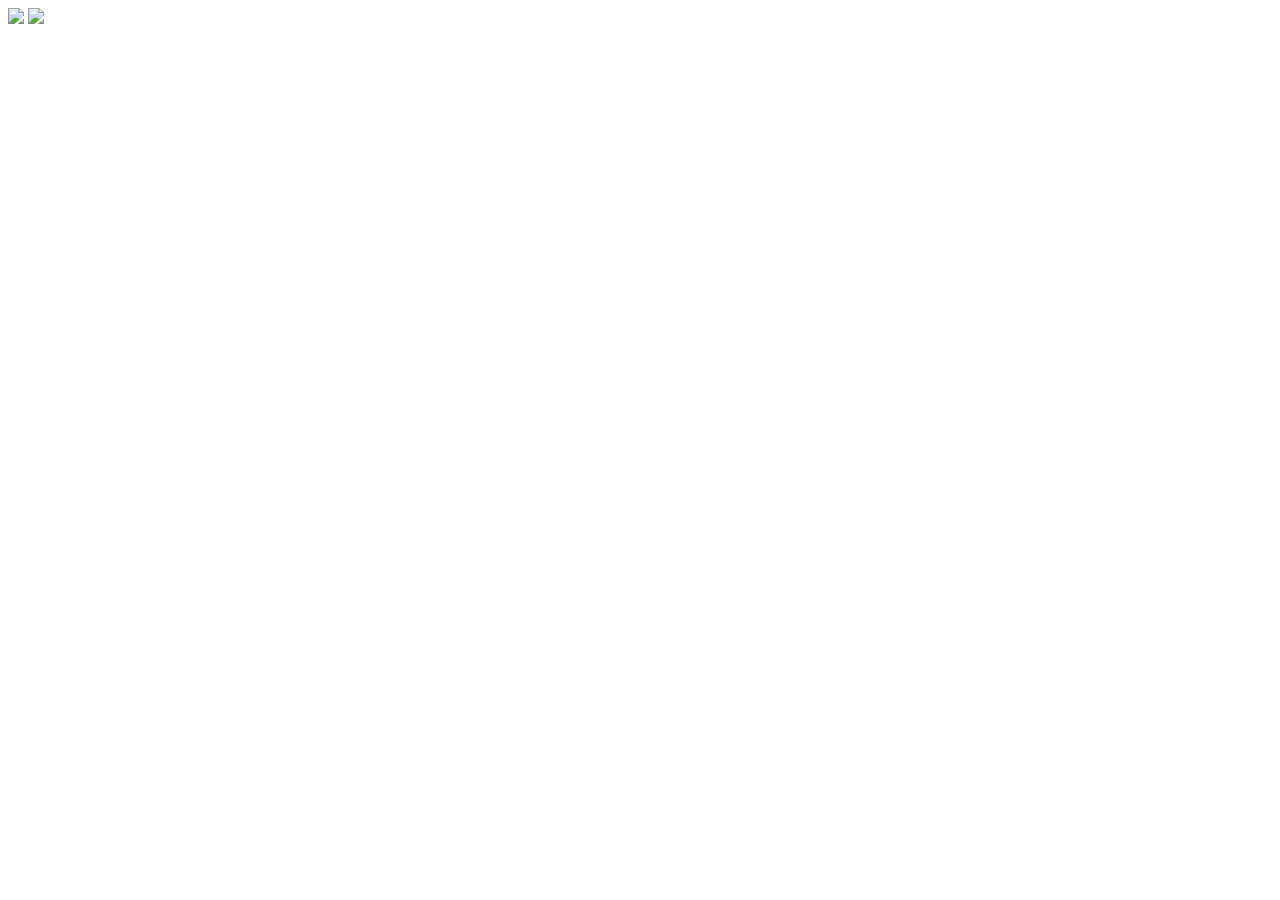
==== quantitative-assignment/index.html @ 09ab93c6 "Add files via upload" ====
<!DOCTYPE html>
<html lang="en">
<head>
    <meta charset="UTF-8">
    <meta name="viewport" content="width=device-width, initial-scale=1.0">
    <title>Works of Wildlife</title>
    <script src="https://d3js.org/d3.v7.min.js"></script>
    <link rel="stylesheet" href="/stylesheet.css">
    <link rel="preconnect" href="https://fonts.googleapis.com">
    <link rel="preconnect" href="https://fonts.gstatic.com" crossorigin>
    <link href="https://fonts.googleapis.com/css2?family=Coustard&display=swap" rel="stylesheet">
</head>
<body>
    <div id="graph">
        <img src = "/intro.svg"/>
        <img src = "/legend.svg"/>
        <div id="tooltip"></div>
    </div>
    <script src="/main4.js"></script>
</body>

</html>




<!-- <!DOCTYPE html>
<meta charset="utf-8">
<script src="https://d3js.org/d3.v7.min.js"></script>
<div id="viz_container"></div>
<style src="/stylesheet.css"></style>
<script src="/main4.js"></script>
</html> -->

<!-- 
<!DOCTYPE html>
<html lang="en">
<head>
    <meta charset="UTF-8">
    <meta name="viewport" content="width=device-width, initial-scale=1.0">
    <title>Works of Wildlife</title>
    <script src="https://d3js.org/d3.v7.min.js"></script>
</head>
<body>
    <script src="/main3.js"></script>
</body>


</html> -->
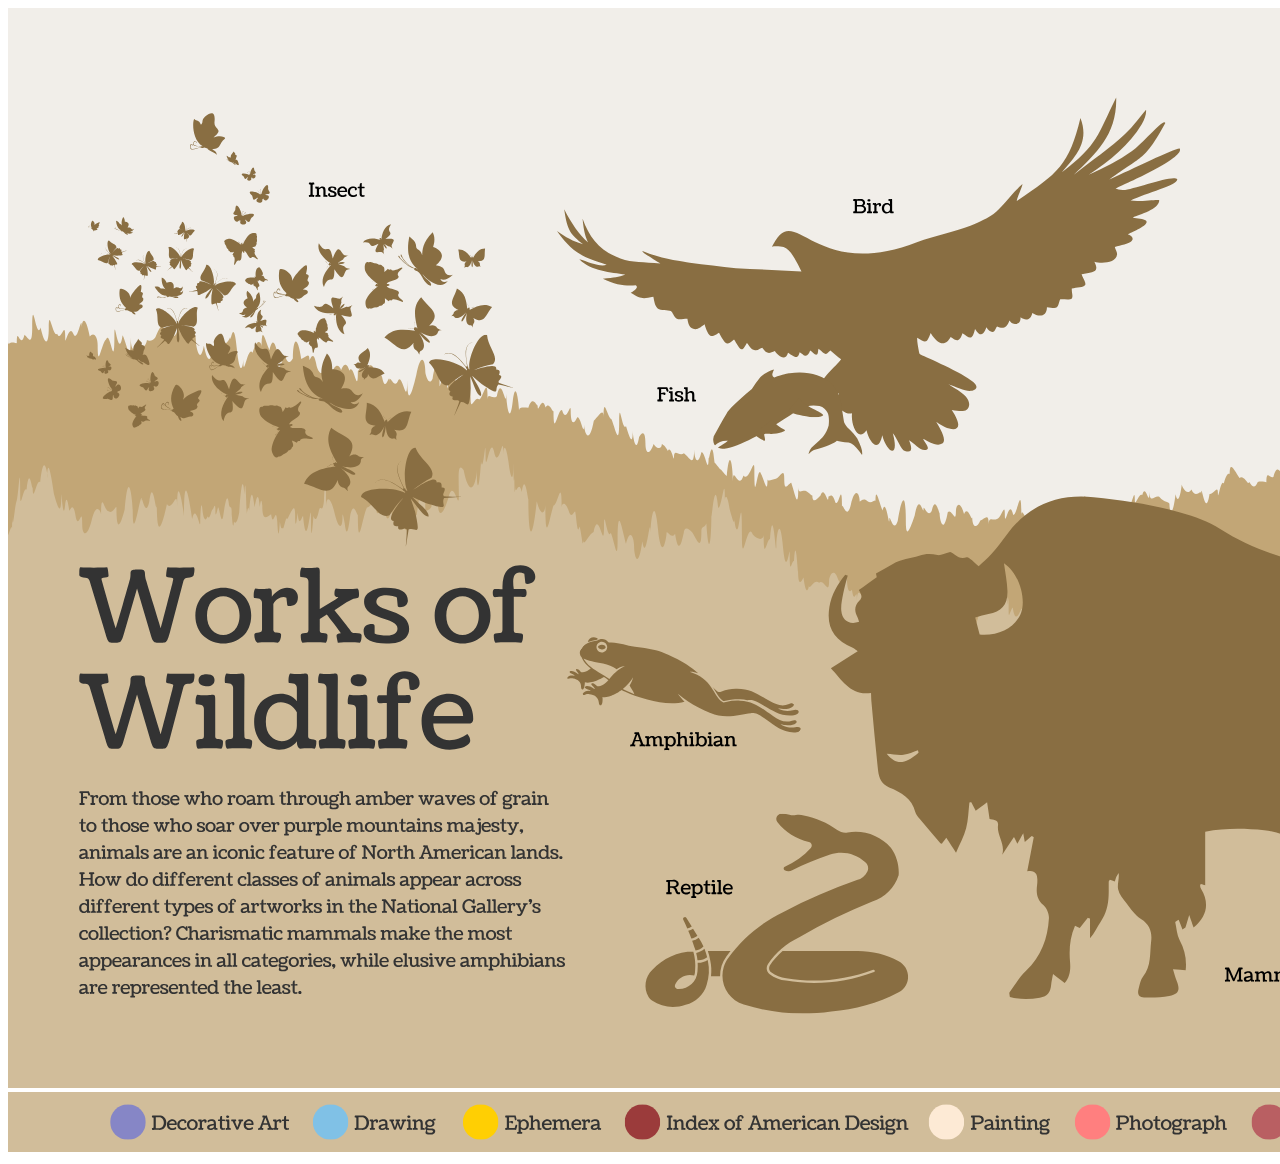
==== commit 4df05ef2: "update dec 7" ====
--- a/quantitative-assignment/index.html
+++ b/quantitative-assignment/index.html
@@ -12,11 +12,11 @@
 </head>
 <body>
     <div id="graph">
-        <img src = "/intro.svg"/>
-        <img src = "/legend.svg"/>
+        <img src = "intro.svg"/>
+        <img src = "legend.svg"/>
         <div id="tooltip"></div>
     </div>
-    <script src="/main4.js"></script>
+    <script src="main4.js"></script>
 </body>
 
 </html>
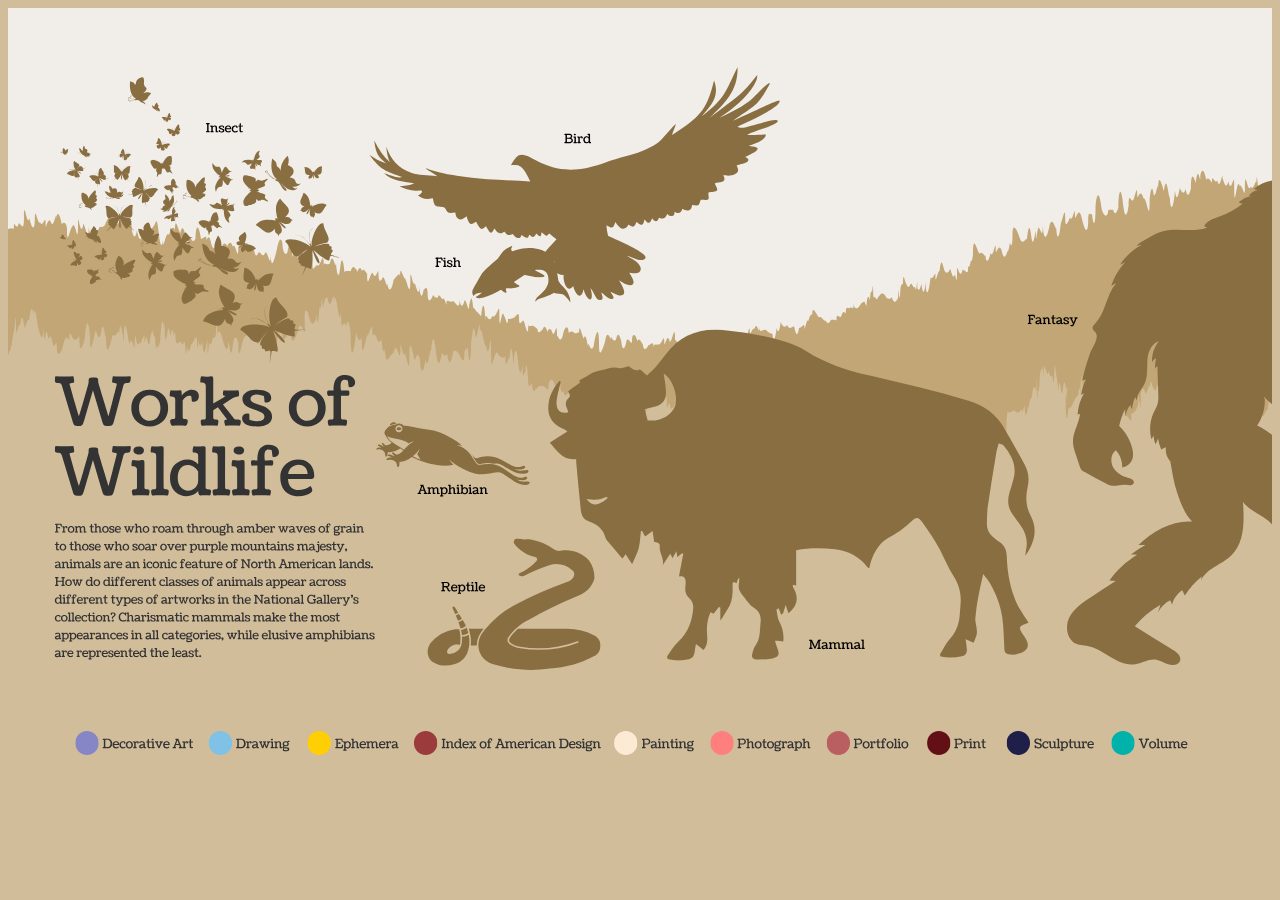
==== commit 19e190d7: "dec 7 update" ====
--- a/quantitative-assignment/index.html
+++ b/quantitative-assignment/index.html
@@ -5,7 +5,7 @@
     <meta name="viewport" content="width=device-width, initial-scale=1.0">
     <title>Works of Wildlife</title>
     <script src="https://d3js.org/d3.v7.min.js"></script>
-    <link rel="stylesheet" href="/stylesheet.css">
+    <link rel="stylesheet" href="stylesheet.css">
     <link rel="preconnect" href="https://fonts.googleapis.com">
     <link rel="preconnect" href="https://fonts.gstatic.com" crossorigin>
     <link href="https://fonts.googleapis.com/css2?family=Coustard&display=swap" rel="stylesheet">
--- a/quantitative-assignment/stylesheet.css
+++ b/quantitative-assignment/stylesheet.css
@@ -0,0 +1,56 @@
+body {
+    background-color: #D1BD9A;
+  }
+img {
+    width: 100%;
+    height: 100%;
+  }
+svg {
+    width: 100%;
+    height: 100%;
+    background-color: #D1BD9A;
+  }
+text {
+    font-family: 'Coustard', Futura, serif;
+    font-size: 15px;
+    fill: #000000;
+  }
+.grid path {
+    stroke-width: 0;
+    stroke: #333333;
+  }
+.grid .tick line {
+    stroke: #333333;
+    stroke-width: 0.3px;
+    stroke-opacity: 0.3;
+  }
+text.x-label {
+    font-size: 15px;
+    font-weight: 400;
+    fill: #000000;
+  }
+text.y-label {
+    font-size: 15px;
+    font-weight: 400;
+    fill: #000000;
+    transform: rotate(270deg);
+  }
+text.source {
+    font-size: 8px;
+    fill: #000000;
+  }
+.tooltip {
+    background-color: #D1BD9A;
+    font-family: 'Coustard', Futura, serif;
+    font-size: 10px;
+    fill: #000000;
+    /* position:relative; */
+
+}
+
+  /* .tooltip:hover .tooltip {
+    visibility: visible;
+} */
+  /* .legend{
+    font-size: 12px;
+  } */